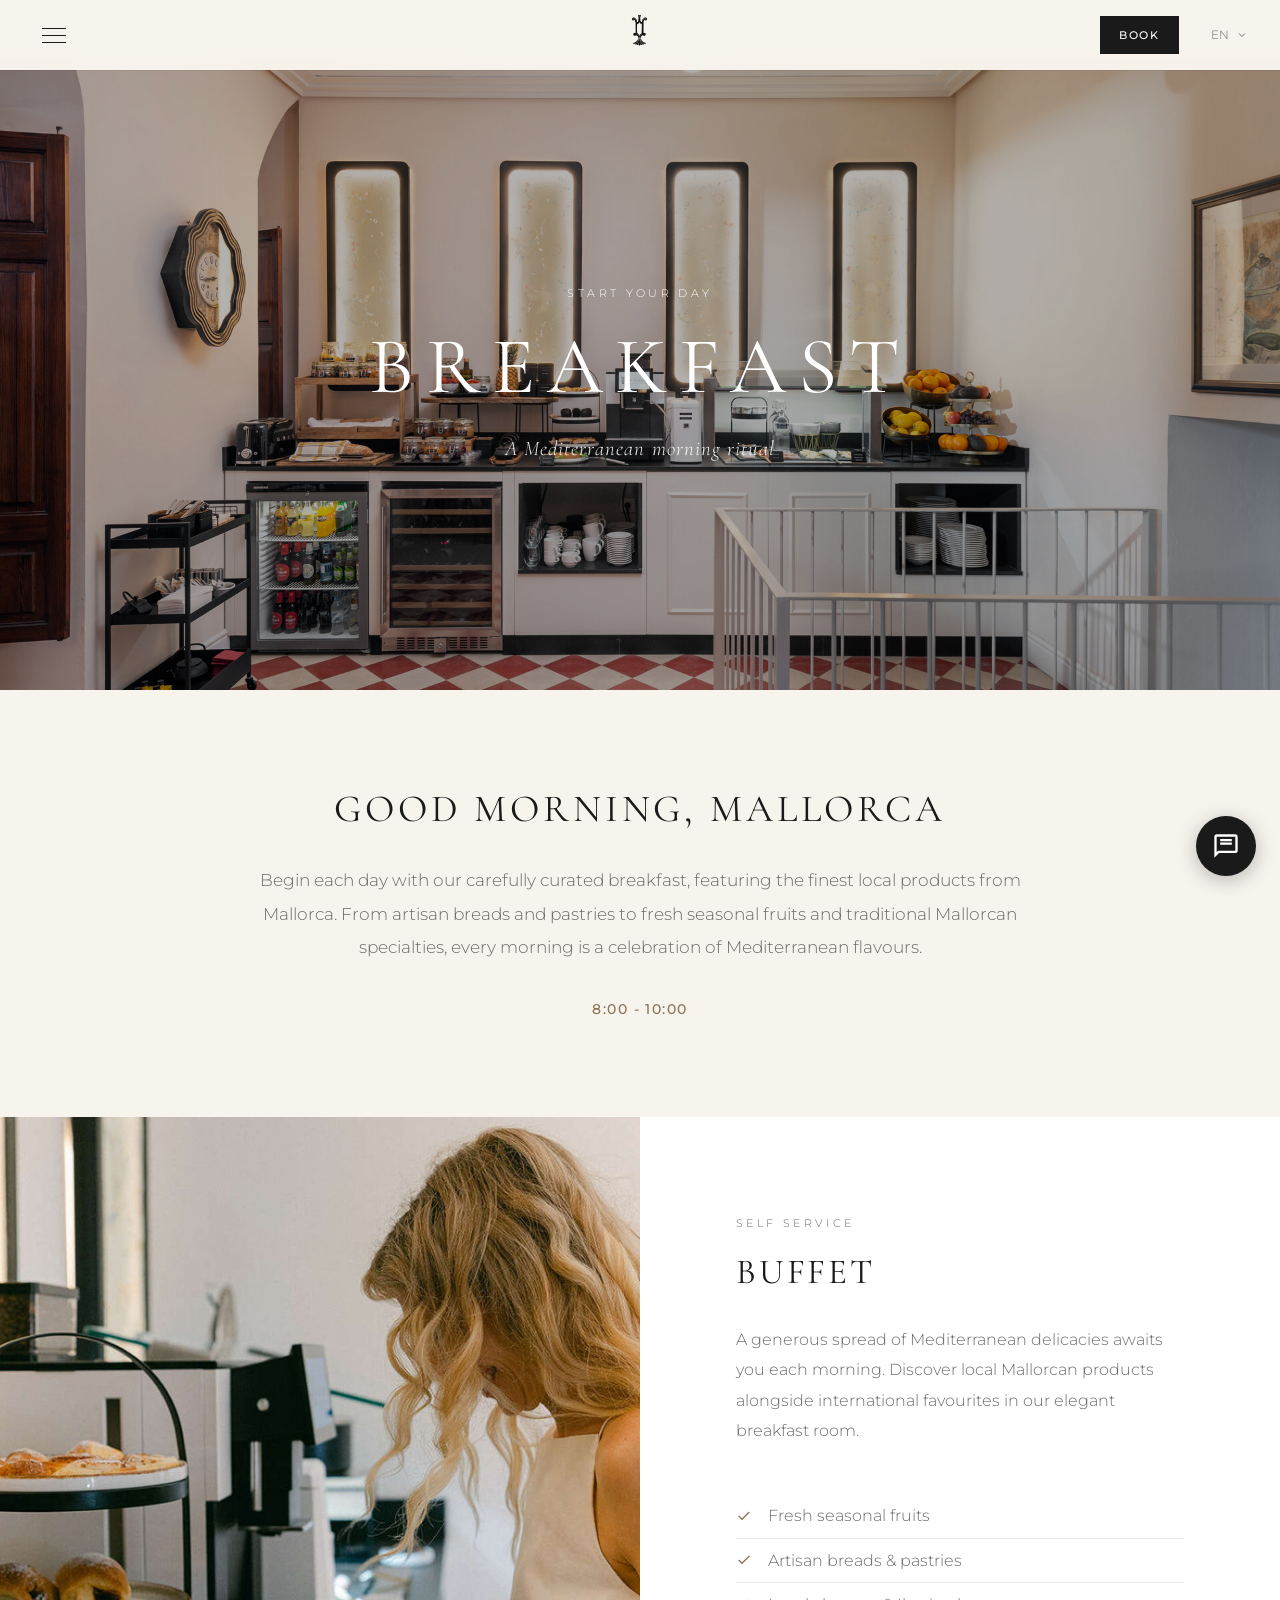
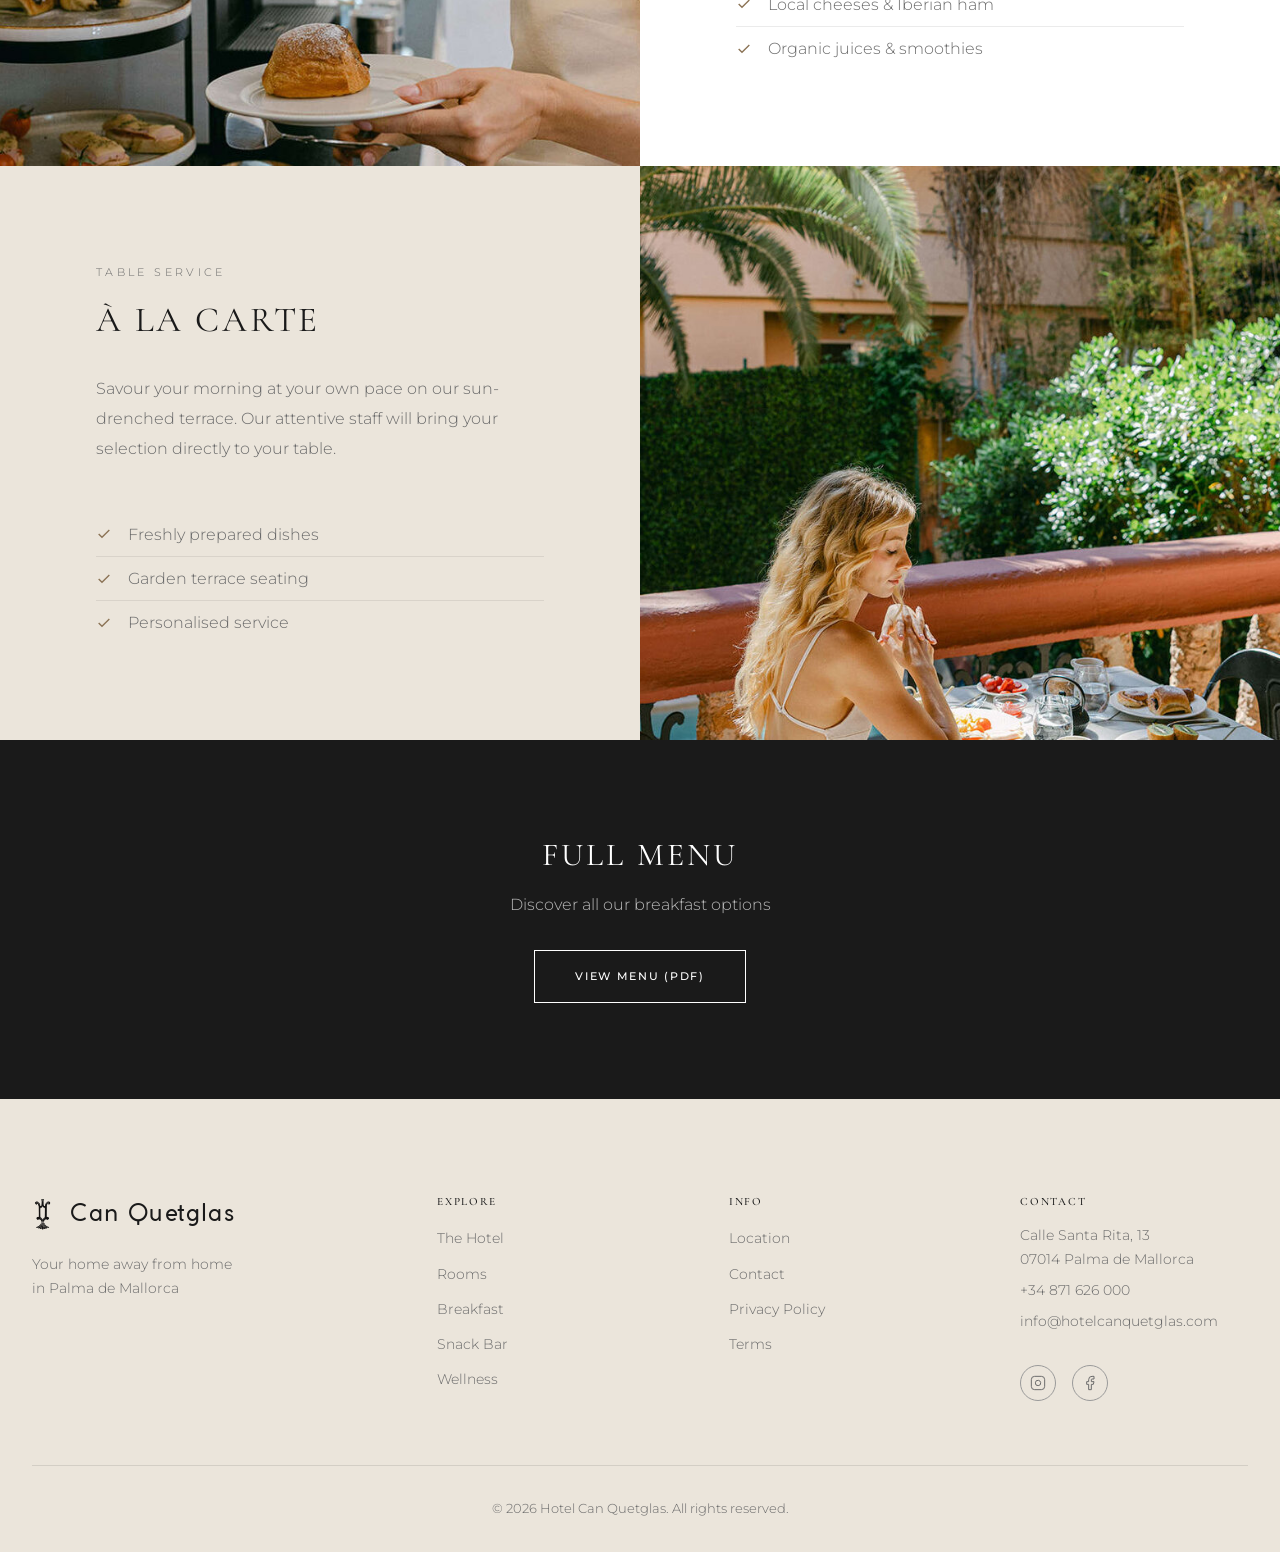
==== preview/breakfast.html @ caf7154d "feat: Add breakfast, snackbar, cookie pages + booking popup + AI chatbot improvements - Add breakfas" ====
<!DOCTYPE html>
<html lang="en">
<head>
    <meta charset="UTF-8">
    <meta name="viewport" content="width=device-width, initial-scale=1.0">
    <title>Breakfast - Hotel Can Quetglas</title>
    <meta name="description" content="Start your day with our Mediterranean breakfast buffet featuring local Mallorcan products and fresh à la carte options at Hotel Can Quetglas.">

    <link rel="icon" type="image/png" sizes="32x32" href="images/favicon-32.png">
    <link rel="icon" type="image/png" sizes="16x16" href="images/favicon-16.png">
    <link rel="apple-touch-icon" sizes="180x180" href="images/apple-touch-icon.png">

    <link rel="preconnect" href="https://fonts.googleapis.com">
    <link rel="preconnect" href="https://fonts.gstatic.com" crossorigin>
    <link href="https://fonts.googleapis.com/css2?family=Cormorant+Garamond:ital,wght@0,300;0,400;0,500;0,600;1,400;1,500&family=Montserrat:wght@300;400;500;600&display=swap" rel="stylesheet">

    <style>
        @font-face { font-family: 'CocoGothic'; src: url('fonts/CocoGothic.ttf') format('truetype'); font-weight: normal; font-style: normal; font-display: swap; }
        :root { --color-cream: #f7f3ed; --color-cream-dark: #ebe5db; --color-white: #ffffff; --color-black: #1a1a1a; --color-dark: #2d2d2d; --color-gray: #6b6b6b; --color-gray-light: #9a9a9a; --color-accent: #8b7355; --font-heading: 'Cormorant Garamond', Georgia, serif; --font-body: 'Montserrat', -apple-system, sans-serif; --spacing-xs: 0.5rem; --spacing-sm: 1rem; --spacing-md: 2rem; --spacing-lg: 4rem; --spacing-xl: 6rem; --transition-normal: 0.3s ease; }
        *, *::before, *::after { box-sizing: border-box; margin: 0; padding: 0; }
        html { font-size: 16px; scroll-behavior: smooth; }
        body { font-family: var(--font-body); font-size: 1rem; font-weight: 300; line-height: 1.7; color: var(--color-black); background-color: var(--color-cream); -webkit-font-smoothing: antialiased; }
        h1, h2, h3, h4 { font-family: var(--font-heading); font-weight: 400; line-height: 1.2; letter-spacing: 0.05em; }
        a { color: var(--color-black); text-decoration: none; transition: color var(--transition-normal); }
        a:hover { color: var(--color-accent); }
        .container { max-width: 1400px; margin: 0 auto; padding: 0 var(--spacing-md); }

        /* Header */
        .site-header { position: fixed; top: 0; left: 0; right: 0; z-index: 1000; padding: var(--spacing-sm) 0; background-color: rgba(247, 243, 237, 0.98); backdrop-filter: blur(10px); box-shadow: 0 1px 0 rgba(0,0,0,0.05); }
        .header-inner { display: flex; align-items: center; justify-content: space-between; }
        .site-logo { position: absolute; left: 50%; transform: translateX(-50%); }
        .site-logo-img { height: 40px; width: auto; }
        .menu-toggle { display: flex; flex-direction: column; gap: 6px; background: none; border: none; cursor: pointer; padding: 10px; z-index: 10; }
        .menu-toggle span { display: block; width: 24px; height: 1px; background-color: var(--color-black); transition: all 0.3s; }
        .header-cta .btn { padding: 0.6rem 1.2rem; background: var(--color-black); color: var(--color-white); }
        .header-cta .btn:hover { background: var(--color-dark); }
        .btn { display: inline-block; padding: 1rem 2.5rem; font-family: var(--font-body); font-size: 0.7rem; font-weight: 500; text-transform: uppercase; letter-spacing: 0.15em; border: none; cursor: pointer; transition: all var(--transition-normal); }
        .btn-primary { background-color: var(--color-black); color: var(--color-white); }
        .btn-primary:hover { background-color: var(--color-dark); color: var(--color-white); }
        .btn-outline { background: transparent; color: var(--color-black); border: 1px solid var(--color-black); }
        .btn-outline:hover { background: var(--color-black); color: var(--color-white); }

        /* Language Dropdown */
        .header-lang-dropdown { position: relative; }
        .header-lang-current { display: flex; align-items: center; gap: 6px; font-size: 0.75rem; color: var(--color-gray); cursor: pointer; padding: 8px 0; letter-spacing: 0.05em; }
        .header-lang-current:hover { color: var(--color-black); }
        .header-lang-current svg { width: 12px; height: 12px; transition: transform 0.3s ease; }
        .header-lang-dropdown:hover .header-lang-current svg { transform: rotate(180deg); }
        .header-lang-menu { position: absolute; top: 100%; right: 0; background: var(--color-white); box-shadow: 0 4px 20px rgba(0,0,0,0.1); min-width: 60px; opacity: 0; visibility: hidden; transform: translateY(-10px); transition: all 0.3s ease; z-index: 100; }
        .header-lang-dropdown:hover .header-lang-menu { opacity: 1; visibility: visible; transform: translateY(0); }
        .header-lang-menu a { display: block; padding: 10px 16px; font-size: 0.75rem; color: var(--color-gray); letter-spacing: 0.05em; border-bottom: 1px solid rgba(0,0,0,0.05); }
        .header-lang-menu a:last-child { border-bottom: none; }
        .header-lang-menu a:hover { background: var(--color-cream); color: var(--color-black); }
        .header-lang-menu a.lang-active { color: var(--color-black); font-weight: 600; }

        /* Hero */
        .hero { position: relative; height: 70vh; min-height: 500px; margin-top: 60px; overflow: hidden; display: flex; align-items: center; justify-content: center; }
        .hero img { position: absolute; top: 0; left: 0; width: 100%; height: 100%; object-fit: cover; }
        .hero-overlay { position: absolute; top: 0; left: 0; width: 100%; height: 100%; background: rgba(0,0,0,0.3); }
        .hero-content { position: relative; z-index: 2; text-align: center; color: var(--color-white); }
        .hero-subtitle { font-size: 0.7rem; text-transform: uppercase; letter-spacing: 0.3em; margin-bottom: var(--spacing-sm); }
        .hero-title { font-family: var(--font-heading); font-size: clamp(2.5rem, 7vw, 5rem); text-transform: uppercase; letter-spacing: 0.15em; margin-bottom: var(--spacing-sm); }
        .hero-tagline { font-family: var(--font-heading); font-size: clamp(1rem, 2vw, 1.3rem); font-style: italic; letter-spacing: 0.05em; opacity: 0.9; }

        /* Intro Section */
        .intro-section { padding: var(--spacing-xl) 0; text-align: center; }
        .intro-section h2 { font-family: var(--font-heading); font-size: clamp(1.8rem, 3vw, 2.5rem); text-transform: uppercase; letter-spacing: 0.1em; margin-bottom: var(--spacing-md); }
        .intro-text { color: var(--color-gray); max-width: 800px; margin: 0 auto; line-height: 2; font-size: 1.05rem; }
        .intro-hours { margin-top: var(--spacing-md); font-size: 0.9rem; color: var(--color-accent); font-weight: 500; letter-spacing: 0.1em; }

        /* Feature Grid */
        .feature-section { padding: 0; }
        .feature-grid { display: grid; grid-template-columns: 1fr 1fr; gap: 0; }
        .feature-grid.reverse { direction: rtl; }
        .feature-grid.reverse > * { direction: ltr; }
        .feature-image { position: relative; min-height: 450px; }
        .feature-image img { width: 100%; height: 100%; object-fit: cover; position: absolute; top: 0; left: 0; }
        .feature-content { background: var(--color-white); padding: var(--spacing-xl); display: flex; flex-direction: column; justify-content: center; }
        .feature-content.alt { background: var(--color-cream-dark); }
        .feature-subtitle { font-size: 0.7rem; text-transform: uppercase; letter-spacing: 0.3em; color: var(--color-gray); margin-bottom: var(--spacing-sm); }
        .feature-content h2 { font-family: var(--font-heading); font-size: clamp(1.5rem, 3vw, 2.2rem); text-transform: uppercase; letter-spacing: 0.08em; margin-bottom: var(--spacing-md); }
        .feature-content p { color: var(--color-gray); margin-bottom: var(--spacing-sm); line-height: 1.9; }
        .feature-list { list-style: none; margin-top: var(--spacing-md); }
        .feature-list li { color: var(--color-gray); padding: var(--spacing-xs) 0; border-bottom: 1px solid rgba(0,0,0,0.08); display: flex; align-items: center; gap: var(--spacing-sm); }
        .feature-list li:last-child { border-bottom: none; }
        .feature-list svg { width: 16px; height: 16px; color: var(--color-accent); flex-shrink: 0; }

        @media (max-width: 900px) {
            .feature-grid, .feature-grid.reverse { grid-template-columns: 1fr; direction: ltr; }
            .feature-image { min-height: 350px; }
        }

        /* Menu CTA */
        .menu-cta { padding: var(--spacing-xl) 0; background: var(--color-black); text-align: center; }
        .menu-cta h2 { font-family: var(--font-heading); font-size: clamp(1.5rem, 3vw, 2rem); color: var(--color-white); text-transform: uppercase; letter-spacing: 0.1em; margin-bottom: var(--spacing-sm); }
        .menu-cta p { color: rgba(255,255,255,0.7); margin-bottom: var(--spacing-md); }
        .menu-cta .btn { background: transparent; color: var(--color-white); border: 1px solid var(--color-white); }
        .menu-cta .btn:hover { background: var(--color-white); color: var(--color-black); }

        /* Side Menu */
        .menu-overlay { position: fixed; top: 0; left: 0; right: 0; bottom: 0; background: rgba(0, 0, 0, 0.5); z-index: 1998; opacity: 0; visibility: hidden; transition: all 0.4s ease; }
        .menu-overlay.active { opacity: 1; visibility: visible; }
        .side-menu { position: fixed; top: 0; left: 0; width: 100%; max-width: 500px; height: 100vh; background-color: var(--color-cream); z-index: 1999; transform: translateX(-100%); transition: transform 0.4s cubic-bezier(0.4, 0, 0.2, 1); display: flex; flex-direction: column; padding: var(--spacing-lg) var(--spacing-lg) var(--spacing-xl); overflow-y: auto; -webkit-overflow-scrolling: touch; }
        .side-menu.active { transform: translateX(0); }
        .side-menu-close { position: relative; background: none; border: none; cursor: pointer; color: var(--color-black); padding: 10px; margin-left: -10px; align-self: flex-start; }
        .side-menu-close:hover { color: var(--color-accent); }
        .side-menu-nav { list-style: none; margin-top: var(--spacing-sm); }
        .side-menu-nav > li { margin-bottom: var(--spacing-sm); }
        .side-menu-nav > li > a { font-family: var(--font-heading); font-size: 1.6rem; color: var(--color-black); text-transform: uppercase; letter-spacing: 0.08em; display: flex; align-items: center; gap: 0.5rem; padding: 0.5rem 0; }
        .side-menu-nav > li > a:hover { color: var(--color-accent); }
        .side-menu-nav > li > a svg { transition: transform 0.3s ease; }
        .side-menu-nav > li.submenu-open > a svg { transform: rotate(180deg); }
        .submenu { list-style: none; max-height: 0; overflow: hidden; transition: max-height 0.3s ease; padding-left: var(--spacing-md); }
        .submenu-open .submenu { max-height: 300px; }
        .submenu li { margin: var(--spacing-xs) 0; }
        .submenu a { font-family: var(--font-body); font-size: 0.9rem; color: var(--color-gray); text-transform: uppercase; letter-spacing: 0.1em; }
        .submenu a:hover { color: var(--color-black); }
        .side-menu-lang { display: flex; gap: var(--spacing-lg); padding-top: var(--spacing-sm); border-top: 1px solid rgba(0,0,0,0.1); margin-top: var(--spacing-sm); }
        .side-menu-lang a { font-size: 0.9rem; color: var(--color-gray); text-decoration: none; letter-spacing: 0.05em; font-weight: 400; }
        .side-menu-lang a.lang-active { color: var(--color-black); font-weight: 600; }
        .side-menu-lang a:hover { color: var(--color-black); }

        /* Footer */
        .site-footer { background-color: var(--color-cream-dark); padding: var(--spacing-xl) 0 var(--spacing-md); }
        .footer-content { display: grid; grid-template-columns: 1.5fr 1fr 1fr 1fr; gap: var(--spacing-lg); margin-bottom: var(--spacing-lg); }
        .footer-logo { display: flex; align-items: center; gap: var(--spacing-sm); font-family: 'CocoGothic', var(--font-heading); font-size: 1.5rem; color: var(--color-black); letter-spacing: 0.05em; margin-bottom: var(--spacing-sm); }
        .footer-logo-img { height: 40px; width: auto; }
        .footer-tagline { color: var(--color-gray); font-size: 0.9rem; }
        .footer-nav-title { font-size: 0.7rem; text-transform: uppercase; letter-spacing: 0.15em; color: var(--color-black); margin-bottom: var(--spacing-sm); font-weight: 500; }
        .footer-nav ul { list-style: none; }
        .footer-nav li { margin-bottom: 0.5rem; }
        .footer-nav a { color: var(--color-gray); font-size: 0.9rem; }
        .footer-nav a:hover { color: var(--color-black); }
        .footer-contact p { color: var(--color-gray); font-size: 0.85rem; margin-bottom: var(--spacing-xs); }
        .footer-social { display: flex; gap: var(--spacing-sm); margin-top: var(--spacing-md); }
        .footer-social a { display: flex; align-items: center; justify-content: center; width: 36px; height: 36px; border: 1px solid var(--color-gray-light); border-radius: 50%; color: var(--color-gray); transition: all 0.3s; }
        .footer-social a:hover { border-color: var(--color-black); color: var(--color-black); }
        .footer-bottom { text-align: center; padding-top: var(--spacing-md); border-top: 1px solid rgba(0,0,0,0.1); }
        .footer-bottom p { font-size: 0.8rem; color: var(--color-gray); }

        @media (max-width: 900px) { .footer-content { grid-template-columns: 1fr 1fr; } }
        @media (max-width: 600px) { .footer-content { grid-template-columns: 1fr; text-align: center; } .footer-logo { justify-content: center; } }

        /* ============================================
           BOOKING POPUP
           ============================================ */
        .booking-popup-overlay { position: fixed; top: 0; left: 0; right: 0; bottom: 0; background: rgba(0, 0, 0, 0.6); z-index: 2000; opacity: 0; visibility: hidden; transition: all 0.3s ease; display: flex; align-items: center; justify-content: center; padding: var(--spacing-md); }
        .booking-popup-overlay.active { opacity: 1; visibility: visible; }
        .booking-popup { background: var(--color-white); max-width: 900px; width: 100%; max-height: 90vh; overflow-y: auto; position: relative; transform: translateY(20px); transition: transform 0.3s ease; }
        .booking-popup-overlay.active .booking-popup { transform: translateY(0); }
        .booking-popup-close { position: absolute; top: 20px; right: 20px; background: none; border: none; cursor: pointer; color: var(--color-black); padding: 8px; z-index: 10; transition: color 0.3s; }
        .booking-popup-close:hover { color: var(--color-accent); }
        .booking-popup-content { display: grid; grid-template-columns: 1fr 1fr; }
        .booking-popup-left { padding: var(--spacing-lg); display: flex; flex-direction: column; align-items: center; justify-content: center; border-right: 1px solid var(--color-cream-dark); }
        .booking-popup-logo { max-width: 240px; width: 100%; margin-bottom: var(--spacing-xs); }
        .booking-popup-tagline { font-size: 0.85rem; color: var(--color-gray); text-align: center; margin-bottom: var(--spacing-md); font-style: italic; max-width: 240px; }
        .booking-popup-form { width: 100%; max-width: 320px; }
        .booking-popup-row { display: flex; align-items: flex-start; gap: var(--spacing-sm); padding: var(--spacing-sm) 0; border-bottom: 1px solid var(--color-cream-dark); cursor: pointer; }
        .booking-popup-row svg { width: 20px; height: 20px; color: var(--color-gray); flex-shrink: 0; margin-top: 2px; }
        .booking-popup-row-content { flex: 1; }
        .booking-popup-label { font-size: 0.7rem; color: var(--color-gray); text-transform: uppercase; letter-spacing: 0.1em; margin-bottom: 2px; }
        .booking-popup-value { font-size: 0.95rem; color: var(--color-black); font-weight: 400; }
        .booking-calendar { display: none; position: absolute; background: var(--color-white); box-shadow: 0 4px 20px rgba(0,0,0,0.15); z-index: 100; padding: var(--spacing-sm); min-width: 280px; }
        .booking-calendar.active { display: block; }
        .booking-calendar-header { display: flex; justify-content: space-between; align-items: center; margin-bottom: var(--spacing-sm); }
        .booking-calendar-title { font-size: 0.9rem; font-weight: 500; }
        .booking-calendar-nav { background: none; border: none; cursor: pointer; padding: 4px 8px; color: var(--color-black); }
        .booking-calendar-nav:hover { color: var(--color-accent); }
        .booking-calendar-grid { display: grid; grid-template-columns: repeat(7, 1fr); gap: 2px; text-align: center; }
        .booking-calendar-day-name { font-size: 0.7rem; color: var(--color-gray); padding: 8px 0; text-transform: uppercase; }
        .booking-calendar-day { padding: 8px; font-size: 0.85rem; cursor: pointer; border: none; background: none; transition: all 0.2s; }
        .booking-calendar-day:hover:not(.disabled):not(.selected) { background: var(--color-cream); }
        .booking-calendar-day.disabled { color: var(--color-gray-light); cursor: default; }
        .booking-calendar-day.selected { background: var(--color-black); color: var(--color-white); }
        .booking-calendar-day.in-range { background: var(--color-cream-dark); }
        .booking-calendar-day.today { font-weight: 600; }
        .booking-rooms-container { width: 100%; }
        .booking-room-section { border: 1px solid var(--color-cream-dark); padding: var(--spacing-sm); margin-bottom: var(--spacing-sm); position: relative; }
        .booking-room-header { display: flex; justify-content: space-between; align-items: center; margin-bottom: var(--spacing-xs); }
        .booking-room-title { font-size: 0.8rem; font-weight: 600; text-transform: uppercase; letter-spacing: 0.1em; color: var(--color-black); }
        .booking-room-remove { background: none; border: none; cursor: pointer; color: var(--color-gray); font-size: 0.75rem; padding: 4px 8px; transition: color 0.2s; }
        .booking-room-remove:hover { color: var(--color-black); }
        .booking-guest-row { display: flex; justify-content: space-between; align-items: center; padding: 8px 0; }
        .booking-guest-row:not(:last-child) { border-bottom: 1px solid var(--color-cream); }
        .booking-guest-label { font-size: 0.85rem; color: var(--color-black); }
        .booking-guest-note { font-size: 0.7rem; color: var(--color-gray); }
        .booking-rooms-dropdown { display: none; position: absolute; top: 100%; left: 0; right: 0; background: var(--color-white); box-shadow: 0 4px 20px rgba(0,0,0,0.15); z-index: 100; padding: var(--spacing-sm); }
        .booking-rooms-dropdown.active { display: block; }
        .booking-adults-selector { display: flex; align-items: center; gap: var(--spacing-xs); }
        .booking-adults-btn { width: 28px; height: 28px; border: 1px solid var(--color-gray-light); background: none; cursor: pointer; font-size: 1rem; display: flex; align-items: center; justify-content: center; transition: all 0.2s; }
        .booking-adults-btn:hover { border-color: var(--color-black); }
        .booking-adults-btn:disabled { opacity: 0.3; cursor: default; }
        .booking-adults-count { font-size: 0.9rem; min-width: 24px; text-align: center; }
        .booking-adults-note { font-size: 0.7rem; color: var(--color-gray); margin-top: 4px; }
        .booking-add-room { width: 100%; padding: 10px; background: none; border: 1px dashed var(--color-gray-light); cursor: pointer; font-family: var(--font-body); font-size: 0.8rem; color: var(--color-gray); text-transform: uppercase; letter-spacing: 0.1em; transition: all 0.2s; margin-bottom: var(--spacing-sm); }
        .booking-add-room:hover { border-color: var(--color-black); color: var(--color-black); }
        .booking-add-room:disabled { opacity: 0.3; cursor: default; }
        .booking-promo-input { width: 100%; border: none; border-bottom: 1px solid var(--color-cream-dark); padding: 8px 0; font-family: var(--font-body); font-size: 0.9rem; background: transparent; outline: none; }
        .booking-promo-input:focus { border-bottom-color: var(--color-black); }
        .booking-promo-input::placeholder { color: var(--color-gray-light); }
        .booking-popup-search { width: 100%; max-width: 300px; margin-top: var(--spacing-md); padding: 1rem; background: var(--color-black); color: var(--color-white); border: none; font-family: var(--font-body); font-size: 0.8rem; font-weight: 500; text-transform: uppercase; letter-spacing: 0.15em; cursor: pointer; transition: background 0.3s; }
        .booking-popup-search:hover { background: var(--color-dark); }
        .booking-popup-right { padding: var(--spacing-lg); background: var(--color-cream); }
        .booking-popup-title { font-family: var(--font-heading); font-size: 1.6rem; text-transform: uppercase; letter-spacing: 0.1em; color: var(--color-black); margin-bottom: var(--spacing-lg); line-height: 1.3; }
        .booking-benefit { display: flex; gap: var(--spacing-sm); margin-bottom: var(--spacing-md); }
        .booking-benefit-icon { width: 40px; height: 40px; flex-shrink: 0; display: flex; align-items: center; justify-content: center; }
        .booking-benefit-icon svg { width: 28px; height: 28px; stroke: var(--color-black); }
        .booking-benefit-content h4 { font-family: var(--font-body); font-size: 0.8rem; font-weight: 600; text-transform: uppercase; letter-spacing: 0.1em; color: var(--color-black); margin-bottom: 4px; }
        .booking-benefit-content p { font-size: 0.85rem; color: var(--color-gray); line-height: 1.5; }
        @media (max-width: 768px) {
            .booking-popup-content { grid-template-columns: 1fr; }
            .booking-popup-left { border-right: none; border-bottom: 1px solid var(--color-cream-dark); padding: var(--spacing-md); }
            .booking-popup-right { padding: var(--spacing-md); }
            .booking-popup-logo { max-width: 200px; }
            .booking-popup-title { font-size: 1.3rem; }
        }
    </style>
</head>
<body>

<!-- Booking Popup -->
<div class="booking-popup-overlay" id="booking-popup-overlay">
    <div class="booking-popup">
        <button class="booking-popup-close" id="booking-popup-close">
            <svg xmlns="http://www.w3.org/2000/svg" width="24" height="24" viewBox="0 0 24 24" fill="none" stroke="currentColor" stroke-width="1.5"><line x1="18" y1="6" x2="6" y2="18"/><line x1="6" y1="6" x2="18" y2="18"/></svg>
        </button>
        <div class="booking-popup-content">
            <div class="booking-popup-left">
                <img src="images/logo.png" alt="Can Quetglas" class="booking-popup-logo">
                <p class="booking-popup-tagline" data-i18n="popup.tagline">Your home away from home in Palma de Mallorca</p>
                <div class="booking-popup-form">
                    <div class="booking-popup-row" id="booking-date-row" style="position: relative;">
                        <svg xmlns="http://www.w3.org/2000/svg" viewBox="0 0 24 24" fill="none" stroke="currentColor" stroke-width="1.5"><rect x="3" y="4" width="18" height="18" rx="2" ry="2"/><line x1="16" y1="2" x2="16" y2="6"/><line x1="8" y1="2" x2="8" y2="6"/><line x1="3" y1="10" x2="21" y2="10"/></svg>
                        <div class="booking-popup-row-content">
                            <div class="booking-popup-label" data-i18n="popup.when">When</div>
                            <div class="booking-popup-value" id="popup-dates">Select dates</div>
                        </div>
                        <div class="booking-calendar" id="booking-calendar"></div>
                    </div>
                    <div class="booking-popup-row" id="booking-who-row" style="position: relative;">
                        <svg xmlns="http://www.w3.org/2000/svg" viewBox="0 0 24 24" fill="none" stroke="currentColor" stroke-width="1.5"><path d="M17 21v-2a4 4 0 0 0-4-4H5a4 4 0 0 0-4 4v2"/><circle cx="9" cy="7" r="4"/><path d="M23 21v-2a4 4 0 0 0-3-3.87"/><path d="M16 3.13a4 4 0 0 1 0 7.75"/></svg>
                        <div class="booking-popup-row-content">
                            <div class="booking-popup-label" data-i18n="popup.who">Who</div>
                            <div class="booking-popup-value" id="popup-who-summary">2 adults, 1 room</div>
                        </div>
                        <div class="booking-rooms-dropdown" id="booking-rooms-dropdown">
                            <div class="booking-rooms-container" id="booking-rooms-container"></div>
                            <button class="booking-add-room" id="booking-add-room" data-i18n="popup.addroom">+ Add Room</button>
                        </div>
                    </div>
                    <div class="booking-popup-row" style="cursor: default;">
                        <svg xmlns="http://www.w3.org/2000/svg" viewBox="0 0 24 24" fill="none" stroke="currentColor" stroke-width="1.5"><circle cx="9" cy="9" r="2"/><circle cx="15" cy="15" r="2"/><line x1="7" y1="17" x2="17" y2="7"/><path d="M20.59 13.41l-7.17 7.17a2 2 0 0 1-2.83 0L2 12V2h10l8.59 8.59a2 2 0 0 1 0 2.82z"/></svg>
                        <div class="booking-popup-row-content">
                            <div class="booking-popup-label" data-i18n="popup.promotion">Promotion</div>
                            <input type="text" class="booking-promo-input" id="promo-code" data-i18n-placeholder="popup.code" placeholder="Code">
                        </div>
                    </div>
                </div>
                <button class="booking-popup-search" id="booking-popup-search" data-i18n="popup.search">Search</button>
            </div>
            <div class="booking-popup-right">
                <h3 class="booking-popup-title" data-i18n="popup.title">Benefits of Booking on Our Website</h3>
                <div class="booking-benefit">
                    <div class="booking-benefit-icon">
                        <svg xmlns="http://www.w3.org/2000/svg" viewBox="0 0 24 24" fill="none" stroke="currentColor" stroke-width="1.5"><path d="M18 8h1a4 4 0 0 1 0 8h-1"/><path d="M2 8h16v9a4 4 0 0 1-4 4H6a4 4 0 0 1-4-4V8z"/><line x1="6" y1="1" x2="6" y2="4"/><line x1="10" y1="1" x2="10" y2="4"/><line x1="14" y1="1" x2="14" y2="4"/></svg>
                    </div>
                    <div class="booking-benefit-content">
                        <h4 data-i18n="popup.breakfast">Breakfast Included</h4>
                        <p data-i18n="popup.breakfast.desc">Enjoy an exquisite experience with local products</p>
                    </div>
                </div>
                <div class="booking-benefit">
                    <div class="booking-benefit-icon">
                        <svg xmlns="http://www.w3.org/2000/svg" viewBox="0 0 24 24" fill="none" stroke="currentColor" stroke-width="1.5"><path d="M12 22s8-4 8-10V5l-8-3-8 3v7c0 6 8 10 8 10z"/><polyline points="9 12 11 14 15 10"/></svg>
                    </div>
                    <div class="booking-benefit-content">
                        <h4 data-i18n="popup.bestrate">Best Rate Guaranteed</h4>
                        <p data-i18n="popup.bestrate.desc">We offer you the lowest price available for your stay, we guarantee it</p>
                    </div>
                </div>
                <div class="booking-benefit">
                    <div class="booking-benefit-icon">
                        <svg xmlns="http://www.w3.org/2000/svg" viewBox="0 0 24 24" fill="none" stroke="currentColor" stroke-width="1.5"><path d="M20.84 4.61a5.5 5.5 0 0 0-7.78 0L12 5.67l-1.06-1.06a5.5 5.5 0 0 0-7.78 7.78l1.06 1.06L12 21.23l7.78-7.78 1.06-1.06a5.5 5.5 0 0 0 0-7.78z"/></svg>
                    </div>
                    <div class="booking-benefit-content">
                        <h4 data-i18n="popup.welcome">Welcome Drink</h4>
                        <p data-i18n="popup.welcome.desc">Complimentary welcome drink upon arrival</p>
                    </div>
                </div>
                <div class="booking-benefit">
                    <div class="booking-benefit-icon">
                        <svg xmlns="http://www.w3.org/2000/svg" viewBox="0 0 24 24" fill="none" stroke="currentColor" stroke-width="1.5"><polygon points="12 2 15.09 8.26 22 9.27 17 14.14 18.18 21.02 12 17.77 5.82 21.02 7 14.14 2 9.27 8.91 8.26 12 2"/></svg>
                    </div>
                    <div class="booking-benefit-content">
                        <h4 data-i18n="popup.preferred">Be a Preferred Guest</h4>
                        <p data-i18n="popup.preferred.desc">Early check-in (subject to availability). Room assignment preference</p>
                    </div>
                </div>
            </div>
        </div>
    </div>
</div>

<!-- Side Menu -->
<div class="menu-overlay" id="menu-overlay"></div>
<nav class="side-menu" id="side-menu">
    <button class="side-menu-close" id="side-menu-close">
        <svg xmlns="http://www.w3.org/2000/svg" width="24" height="24" viewBox="0 0 24 24" fill="none" stroke="currentColor" stroke-width="1.5"><line x1="18" y1="6" x2="6" y2="18"/><line x1="6" y1="6" x2="18" y2="18"/></svg>
    </button>
    <ul class="side-menu-nav">
        <li><a href="hotel.html" data-i18n="nav.hotel">The Hotel</a></li>
        <li class="has-submenu">
            <a href="#" class="submenu-toggle"><span data-i18n="nav.rooms">Rooms</span> <svg xmlns="http://www.w3.org/2000/svg" width="16" height="16" viewBox="0 0 24 24" fill="none" stroke="currentColor" stroke-width="2"><polyline points="6 9 12 15 18 9"/></svg></a>
            <ul class="submenu">
                <li><a href="rooms/standard-terrace.html" data-i18n="rooms.standard">Standard with Terrace</a></li>
                <li><a href="rooms/deluxe.html" data-i18n="rooms.deluxe">Deluxe</a></li>
                <li><a href="rooms/deluxe-premium.html" data-i18n="rooms.deluxepremium">Deluxe Premium</a></li>
                <li><a href="rooms/deluxe-terrace.html" data-i18n="rooms.deluxeterrace">Deluxe with Terrace</a></li>
                <li><a href="rooms/suite.html" data-i18n="rooms.suite">Can Quetglas Suite</a></li>
            </ul>
        </li>
        <li class="has-submenu">
            <a href="#" class="submenu-toggle"><span data-i18n="nav.food">Food & Beverages</span> <svg xmlns="http://www.w3.org/2000/svg" width="16" height="16" viewBox="0 0 24 24" fill="none" stroke="currentColor" stroke-width="2"><polyline points="6 9 12 15 18 9"/></svg></a>
            <ul class="submenu">
                <li><a href="breakfast.html" data-i18n="nav.breakfast">Breakfast</a></li>
                <li><a href="snackbar.html" data-i18n="nav.snackbar">Snack Bar</a></li>
            </ul>
        </li>
        <li><a href="wellness.html" data-i18n="nav.wellness">Wellness</a></li>
        <li><a href="location.html" data-i18n="nav.location">Location</a></li>
        <li><a href="contact.html" data-i18n="nav.contact">Contact</a></li>
    </ul>
    <div class="side-menu-lang">
        <a href="#" class="lang-active">EN</a>
        <a href="#">ES</a>
        <a href="#">DE</a>
        <a href="#">SV</a>
    </div>
</nav>

<!-- Header -->
<header class="site-header">
    <div class="container">
        <div class="header-inner">
            <button class="menu-toggle" id="menu-toggle" aria-label="Open menu">
                <span></span><span></span><span></span>
            </button>
            <a href="index.html" class="site-logo">
                <img src="images/logo_emblem.png" alt="Hotel Can Quetglas" class="site-logo-img">
            </a>
            <div class="header-actions" style="display: flex; align-items: center; gap: var(--spacing-md);">
                <div class="header-cta">
                    <a href="#" class="btn" data-booking-link data-i18n="btn.book">Book</a>
                </div>
                <div class="header-lang-dropdown">
                    <div class="header-lang-current">
                        <span id="current-lang-text">EN</span>
                        <svg xmlns="http://www.w3.org/2000/svg" viewBox="0 0 24 24" fill="none" stroke="currentColor" stroke-width="2"><polyline points="6 9 12 15 18 9"/></svg>
                    </div>
                    <div class="header-lang-menu">
                        <a href="#" class="header-lang lang-active" data-lang="en">EN</a>
                        <a href="#" class="header-lang" data-lang="es">ES</a>
                        <a href="#" class="header-lang" data-lang="de">DE</a>
                        <a href="#" class="header-lang" data-lang="sv">SV</a>
                    </div>
                </div>
            </div>
        </div>
    </div>
</header>

<!-- Hero -->
<section class="hero">
    <img src="images/breakfast/breakfast-hero.jpg" alt="Breakfast buffet at Can Quetglas">
    <div class="hero-overlay"></div>
    <div class="hero-content">
        <p class="hero-subtitle" data-i18n="breakfast.hero.subtitle">Start Your Day</p>
        <h1 class="hero-title" data-i18n="breakfast.hero.title">Breakfast</h1>
        <p class="hero-tagline" data-i18n="breakfast.hero.tagline">A Mediterranean morning ritual</p>
    </div>
</section>

<!-- Intro -->
<section class="intro-section">
    <div class="container">
        <h2 data-i18n="breakfast.intro.title">Good Morning, Mallorca</h2>
        <p class="intro-text" data-i18n="breakfast.intro.text">Begin each day with our carefully curated breakfast, featuring the finest local products from Mallorca. From artisan breads and pastries to fresh seasonal fruits and traditional Mallorcan specialties, every morning is a celebration of Mediterranean flavours.</p>
        <p class="intro-hours" data-i18n="breakfast.hours">8:00 - 10:00</p>
    </div>
</section>

<!-- Buffet Section -->
<section class="feature-section">
    <div class="feature-grid">
        <div class="feature-image">
            <img src="images/breakfast/breakfast-buffet-new.jpg" alt="Guest selecting artisan pastries from the breakfast buffet">
        </div>
        <div class="feature-content">
            <p class="feature-subtitle" data-i18n="breakfast.buffet.subtitle">Self Service</p>
            <h2 data-i18n="breakfast.buffet.title">Buffet</h2>
            <p data-i18n="breakfast.buffet.text">A generous spread of Mediterranean delicacies awaits you each morning. Discover local Mallorcan products alongside international favourites in our elegant breakfast room.</p>
            <ul class="feature-list">
                <li><svg xmlns="http://www.w3.org/2000/svg" viewBox="0 0 24 24" fill="none" stroke="currentColor" stroke-width="2"><polyline points="20 6 9 17 4 12"/></svg> <span data-i18n="breakfast.buffet.item1">Fresh seasonal fruits</span></li>
                <li><svg xmlns="http://www.w3.org/2000/svg" viewBox="0 0 24 24" fill="none" stroke="currentColor" stroke-width="2"><polyline points="20 6 9 17 4 12"/></svg> <span data-i18n="breakfast.buffet.item2">Artisan breads & pastries</span></li>
                <li><svg xmlns="http://www.w3.org/2000/svg" viewBox="0 0 24 24" fill="none" stroke="currentColor" stroke-width="2"><polyline points="20 6 9 17 4 12"/></svg> <span data-i18n="breakfast.buffet.item3">Local cheeses & Iberian ham</span></li>
                <li><svg xmlns="http://www.w3.org/2000/svg" viewBox="0 0 24 24" fill="none" stroke="currentColor" stroke-width="2"><polyline points="20 6 9 17 4 12"/></svg> <span data-i18n="breakfast.buffet.item4">Organic juices & smoothies</span></li>
            </ul>
        </div>
    </div>
</section>

<!-- À la Carte Section -->
<section class="feature-section">
    <div class="feature-grid reverse">
        <div class="feature-image">
            <img src="images/breakfast/breakfast-alacarte-new.jpg" alt="Mediterranean breakfast served on the garden terrace">
        </div>
        <div class="feature-content alt">
            <p class="feature-subtitle" data-i18n="breakfast.alacarte.subtitle">Table Service</p>
            <h2 data-i18n="breakfast.alacarte.title">À la Carte</h2>
            <p data-i18n="breakfast.alacarte.text">Savour your morning at your own pace on our sun-drenched terrace. Our attentive staff will bring your selection directly to your table.</p>
            <ul class="feature-list">
                <li><svg xmlns="http://www.w3.org/2000/svg" viewBox="0 0 24 24" fill="none" stroke="currentColor" stroke-width="2"><polyline points="20 6 9 17 4 12"/></svg> <span data-i18n="breakfast.alacarte.item1">Freshly prepared dishes</span></li>
                <li><svg xmlns="http://www.w3.org/2000/svg" viewBox="0 0 24 24" fill="none" stroke="currentColor" stroke-width="2"><polyline points="20 6 9 17 4 12"/></svg> <span data-i18n="breakfast.alacarte.item2">Garden terrace seating</span></li>
                <li><svg xmlns="http://www.w3.org/2000/svg" viewBox="0 0 24 24" fill="none" stroke="currentColor" stroke-width="2"><polyline points="20 6 9 17 4 12"/></svg> <span data-i18n="breakfast.alacarte.item3">Personalised service</span></li>
            </ul>
        </div>
    </div>
</section>

<!-- Menu CTA -->
<section class="menu-cta">
    <div class="container">
        <h2 data-i18n="breakfast.menu.title">Full Menu</h2>
        <p data-i18n="breakfast.menu.text">Discover all our breakfast options</p>
        <a href="https://hotelcanquetglas.com/wp-content/uploads/2023/10/GastroBar.pdf" target="_blank" class="btn" data-i18n="breakfast.menu.btn">View Menu (PDF)</a>
    </div>
</section>

<!-- Footer -->
<footer class="site-footer">
    <div class="container">
        <div class="footer-content">
            <div class="footer-brand">
                <div class="footer-logo">
                    <img src="images/logo_emblem.png" alt="Can Quetglas" class="footer-logo-img">
                    Can Quetglas
                </div>
                <p class="footer-tagline" data-i18n="footer.tagline">Your home away from home<br>in Palma de Mallorca</p>
            </div>
            <div class="footer-nav">
                <h4 class="footer-nav-title" data-i18n="footer.explore">Explore</h4>
                <ul>
                    <li><a href="hotel.html" data-i18n="nav.hotel">The Hotel</a></li>
                    <li><a href="index.html#habitaciones" data-i18n="nav.rooms">Rooms</a></li>
                    <li><a href="breakfast.html" data-i18n="nav.breakfast">Breakfast</a></li>
                    <li><a href="snackbar.html" data-i18n="nav.snackbar">Snack Bar</a></li>
                    <li><a href="wellness.html" data-i18n="nav.wellness">Wellness</a></li>
                </ul>
            </div>
            <div class="footer-nav">
                <h4 class="footer-nav-title" data-i18n="footer.info">Info</h4>
                <ul>
                    <li><a href="location.html" data-i18n="nav.location">Location</a></li>
                    <li><a href="contact.html" data-i18n="nav.contact">Contact</a></li>
                    <li><a href="#" data-i18n="footer.privacy">Privacy Policy</a></li>
                    <li><a href="#" data-i18n="footer.terms">Terms</a></li>
                </ul>
            </div>
            <div class="footer-contact">
                <h4 class="footer-nav-title" data-i18n="nav.contact">Contact</h4>
                <p>Calle Santa Rita, 13<br>07014 Palma de Mallorca</p>
                <p>+34 871 626 000</p>
                <p>info@hotelcanquetglas.com</p>
                <div class="footer-social">
                    <a href="https://www.instagram.com/hotelcanquetglas/" target="_blank" aria-label="Instagram">
                        <svg xmlns="http://www.w3.org/2000/svg" width="16" height="16" viewBox="0 0 24 24" fill="none" stroke="currentColor" stroke-width="1.5"><rect x="2" y="2" width="20" height="20" rx="5" ry="5"/><path d="M16 11.37A4 4 0 1 1 12.63 8 4 4 0 0 1 16 11.37z"/><line x1="17.5" y1="6.5" x2="17.51" y2="6.5"/></svg>
                    </a>
                    <a href="https://www.facebook.com/hotelcanquetglas" target="_blank" aria-label="Facebook">
                        <svg xmlns="http://www.w3.org/2000/svg" width="16" height="16" viewBox="0 0 24 24" fill="none" stroke="currentColor" stroke-width="1.5"><path d="M18 2h-3a5 5 0 0 0-5 5v3H7v4h3v8h4v-8h3l1-4h-4V7a1 1 0 0 1 1-1h3z"/></svg>
                    </a>
                </div>
            </div>
        </div>
        <div class="footer-bottom">
            <p data-i18n="footer.copyright">&copy; 2026 Hotel Can Quetglas. All rights reserved.</p>
        </div>
    </div>
</footer>

<script>
const translations = {
    en: {
        'nav.hotel': 'The Hotel', 'nav.rooms': 'Rooms', 'nav.food': 'Food & Beverages', 'nav.breakfast': 'Breakfast', 'nav.snackbar': 'Snack Bar', 'nav.wellness': 'Wellness', 'nav.location': 'Location', 'nav.contact': 'Contact',
        'rooms.standard': 'Standard with Terrace', 'rooms.deluxe': 'Deluxe', 'rooms.deluxepremium': 'Deluxe Premium', 'rooms.deluxeterrace': 'Deluxe with Terrace', 'rooms.suite': 'Can Quetglas Suite',
        'btn.book': 'Book',
        'breakfast.hero.subtitle': 'Start Your Day', 'breakfast.hero.title': 'Breakfast', 'breakfast.hero.tagline': 'A Mediterranean morning ritual',
        'breakfast.intro.title': 'Good Morning, Mallorca', 'breakfast.intro.text': 'Begin each day with our carefully curated breakfast, featuring the finest local products from Mallorca. From artisan breads and pastries to fresh seasonal fruits and traditional Mallorcan specialties, every morning is a celebration of Mediterranean flavours.', 'breakfast.hours': '8:00 - 10:00',
        'breakfast.buffet.subtitle': 'Self Service', 'breakfast.buffet.title': 'Buffet', 'breakfast.buffet.text': 'A generous spread of Mediterranean delicacies awaits you each morning. Discover local Mallorcan products alongside international favourites in our elegant breakfast room.',
        'breakfast.buffet.item1': 'Fresh seasonal fruits', 'breakfast.buffet.item2': 'Artisan breads & pastries', 'breakfast.buffet.item3': 'Local cheeses & Iberian ham', 'breakfast.buffet.item4': 'Organic juices & smoothies',
        'breakfast.alacarte.subtitle': 'Table Service', 'breakfast.alacarte.title': 'À la Carte', 'breakfast.alacarte.text': 'Savour your morning at your own pace on our sun-drenched terrace. Our attentive staff will bring your selection directly to your table.',
        'breakfast.alacarte.item1': 'Freshly prepared dishes', 'breakfast.alacarte.item2': 'Garden terrace seating', 'breakfast.alacarte.item3': 'Personalised service',
        'breakfast.menu.title': 'Full Menu', 'breakfast.menu.text': 'Discover all our breakfast options', 'breakfast.menu.btn': 'View Menu (PDF)',
        'footer.tagline': 'Your home away from home<br>in Palma de Mallorca', 'footer.explore': 'Explore', 'footer.info': 'Info', 'footer.privacy': 'Privacy Policy', 'footer.terms': 'Terms', 'footer.copyright': '© 2026 Hotel Can Quetglas. All rights reserved.',
        'popup.tagline': 'Your home away from home in Palma de Mallorca', 'popup.when': 'When', 'popup.who': 'Who', 'popup.promotion': 'Promotion', 'popup.code': 'Code', 'popup.search': 'Search', 'popup.addroom': '+ Add Room', 'popup.title': 'Benefits of Booking on Our Website', 'popup.breakfast': 'Breakfast Included', 'popup.breakfast.desc': 'Enjoy an exquisite experience with local products', 'popup.bestrate': 'Best Rate Guaranteed', 'popup.bestrate.desc': 'We offer you the lowest price available for your stay, we guarantee it', 'popup.welcome': 'Welcome Drink', 'popup.welcome.desc': 'Complimentary welcome drink upon arrival', 'popup.preferred': 'Be a Preferred Guest', 'popup.preferred.desc': 'Early check-in (subject to availability). Room assignment preference'
    },
    es: {
        'nav.hotel': 'El Hotel', 'nav.rooms': 'Habitaciones', 'nav.food': 'Gastronomía', 'nav.breakfast': 'Desayuno', 'nav.snackbar': 'Snack Bar', 'nav.wellness': 'Wellness', 'nav.location': 'Ubicación', 'nav.contact': 'Contacto',
        'rooms.standard': 'Standard con Terraza', 'rooms.deluxe': 'Deluxe', 'rooms.deluxepremium': 'Deluxe Premium', 'rooms.deluxeterrace': 'Deluxe con Terraza', 'rooms.suite': 'Suite Can Quetglas',
        'btn.book': 'Reservar',
        'breakfast.hero.subtitle': 'Comienza Tu Día', 'breakfast.hero.title': 'Desayuno', 'breakfast.hero.tagline': 'Un ritual matutino mediterráneo',
        'breakfast.intro.title': 'Buenos Días, Mallorca', 'breakfast.intro.text': 'Comienza cada día con nuestro desayuno cuidadosamente seleccionado, con los mejores productos locales de Mallorca. Desde panes artesanales y bollería hasta frutas frescas de temporada y especialidades mallorquinas tradicionales, cada mañana es una celebración de los sabores mediterráneos.', 'breakfast.hours': '8:00 - 10:00',
        'breakfast.buffet.subtitle': 'Autoservicio', 'breakfast.buffet.title': 'Buffet', 'breakfast.buffet.text': 'Una generosa selección de delicias mediterráneas le espera cada mañana. Descubra productos locales mallorquines junto a favoritos internacionales en nuestro elegante salón de desayunos.',
        'breakfast.buffet.item1': 'Frutas frescas de temporada', 'breakfast.buffet.item2': 'Panes artesanales y bollería', 'breakfast.buffet.item3': 'Quesos locales y jamón ibérico', 'breakfast.buffet.item4': 'Zumos ecológicos y smoothies',
        'breakfast.alacarte.subtitle': 'Servicio en Mesa', 'breakfast.alacarte.title': 'À la Carte', 'breakfast.alacarte.text': 'Saboree su mañana a su propio ritmo en nuestra terraza bañada por el sol. Nuestro atento personal llevará su selección directamente a su mesa.',
        'breakfast.alacarte.item1': 'Platos recién preparados', 'breakfast.alacarte.item2': 'Terraza con jardín', 'breakfast.alacarte.item3': 'Servicio personalizado',
        'breakfast.menu.title': 'Menú Completo', 'breakfast.menu.text': 'Descubre todas nuestras opciones de desayuno', 'breakfast.menu.btn': 'Ver Menú (PDF)',
        'footer.tagline': 'Su hogar lejos de casa<br>en Palma de Mallorca', 'footer.explore': 'Explorar', 'footer.info': 'Info', 'footer.privacy': 'Política de Privacidad', 'footer.terms': 'Términos', 'footer.copyright': '© 2026 Hotel Can Quetglas. Todos los derechos reservados.',
        'popup.tagline': 'Su hogar lejos de casa en Palma de Mallorca', 'popup.when': 'Cuándo', 'popup.who': 'Quién', 'popup.promotion': 'Promoción', 'popup.code': 'Código', 'popup.search': 'Buscar', 'popup.addroom': '+ Añadir habitación', 'popup.title': 'Ventajas de Reservar en Nuestra Web', 'popup.breakfast': 'Desayuno Incluido', 'popup.breakfast.desc': 'Disfrute de una experiencia exquisita con productos locales', 'popup.bestrate': 'Mejor Precio Garantizado', 'popup.bestrate.desc': 'Le ofrecemos el precio más bajo disponible para su estancia, lo garantizamos', 'popup.welcome': 'Copa de Bienvenida', 'popup.welcome.desc': 'Copa de bienvenida de cortesía a su llegada', 'popup.preferred': 'Sea un Huésped Preferente', 'popup.preferred.desc': 'Early check-in (sujeto a disponibilidad). Preferencia en asignación de habitación'
    },
    de: {
        'nav.hotel': 'Das Hotel', 'nav.rooms': 'Zimmer', 'nav.food': 'Essen & Trinken', 'nav.breakfast': 'Frühstück', 'nav.snackbar': 'Snack Bar', 'nav.wellness': 'Wellness', 'nav.location': 'Lage', 'nav.contact': 'Kontakt',
        'rooms.standard': 'Standard mit Terrasse', 'rooms.deluxe': 'Deluxe', 'rooms.deluxepremium': 'Deluxe Premium', 'rooms.deluxeterrace': 'Deluxe mit Terrasse', 'rooms.suite': 'Can Quetglas Suite',
        'btn.book': 'Buchen',
        'breakfast.hero.subtitle': 'Starten Sie Ihren Tag', 'breakfast.hero.title': 'Frühstück', 'breakfast.hero.tagline': 'Ein mediterranes Morgenritual',
        'breakfast.intro.title': 'Guten Morgen, Mallorca', 'breakfast.intro.text': 'Beginnen Sie jeden Tag mit unserem sorgfältig zusammengestellten Frühstück mit den besten lokalen Produkten Mallorcas. Von handwerklich hergestelltem Brot und Gebäck bis hin zu frischen saisonalen Früchten und traditionellen mallorquinischen Spezialitäten ist jeder Morgen eine Feier mediterraner Aromen.', 'breakfast.hours': '8:00 - 10:00',
        'breakfast.buffet.subtitle': 'Selbstbedienung', 'breakfast.buffet.title': 'Buffet', 'breakfast.buffet.text': 'Eine großzügige Auswahl mediterraner Köstlichkeiten erwartet Sie jeden Morgen. Entdecken Sie lokale mallorquinische Produkte neben internationalen Favoriten in unserem eleganten Frühstücksraum.',
        'breakfast.buffet.item1': 'Frische saisonale Früchte', 'breakfast.buffet.item2': 'Handwerkliches Brot & Gebäck', 'breakfast.buffet.item3': 'Lokale Käse & Iberischer Schinken', 'breakfast.buffet.item4': 'Bio-Säfte & Smoothies',
        'breakfast.alacarte.subtitle': 'Tischservice', 'breakfast.alacarte.title': 'À la Carte', 'breakfast.alacarte.text': 'Genießen Sie Ihren Morgen in Ihrem eigenen Tempo auf unserer sonnenverwöhnten Terrasse. Unser aufmerksames Personal bringt Ihre Auswahl direkt an Ihren Tisch.',
        'breakfast.alacarte.item1': 'Frisch zubereitete Gerichte', 'breakfast.alacarte.item2': 'Gartenterrasse', 'breakfast.alacarte.item3': 'Persönlicher Service',
        'breakfast.menu.title': 'Vollständige Speisekarte', 'breakfast.menu.text': 'Entdecken Sie alle unsere Frühstücksoptionen', 'breakfast.menu.btn': 'Speisekarte Ansehen (PDF)',
        'footer.tagline': 'Ihr Zuhause fernab der Heimat<br>in Palma de Mallorca', 'footer.explore': 'Entdecken', 'footer.info': 'Info', 'footer.privacy': 'Datenschutz', 'footer.terms': 'AGB', 'footer.copyright': '© 2026 Hotel Can Quetglas. Alle Rechte vorbehalten.',
        'popup.tagline': 'Ihr Zuhause fernab der Heimat in Palma de Mallorca', 'popup.when': 'Wann', 'popup.who': 'Wer', 'popup.promotion': 'Aktion', 'popup.code': 'Code', 'popup.search': 'Suchen', 'popup.addroom': '+ Zimmer hinzufügen', 'popup.title': 'Vorteile der Buchung auf unserer Website', 'popup.breakfast': 'Frühstück Inklusive', 'popup.breakfast.desc': 'Genießen Sie ein exquisites Erlebnis mit lokalen Produkten', 'popup.bestrate': 'Bestpreisgarantie', 'popup.bestrate.desc': 'Wir bieten Ihnen den niedrigsten verfügbaren Preis für Ihren Aufenthalt, garantiert', 'popup.welcome': 'Willkommensgetränk', 'popup.welcome.desc': 'Kostenloses Willkommensgetränk bei Ankunft', 'popup.preferred': 'Werden Sie Bevorzugter Gast', 'popup.preferred.desc': 'Früher Check-in (nach Verfügbarkeit). Zimmerauswahl-Präferenz'
    },
    sv: {
        'nav.hotel': 'Hotellet', 'nav.rooms': 'Rum', 'nav.food': 'Mat & Dryck', 'nav.breakfast': 'Frukost', 'nav.snackbar': 'Snack Bar', 'nav.wellness': 'Wellness', 'nav.location': 'Läge', 'nav.contact': 'Kontakt',
        'rooms.standard': 'Standard med Terrass', 'rooms.deluxe': 'Deluxe', 'rooms.deluxepremium': 'Deluxe Premium', 'rooms.deluxeterrace': 'Deluxe med Terrass', 'rooms.suite': 'Can Quetglas Svit',
        'btn.book': 'Boka',
        'breakfast.hero.subtitle': 'Börja Din Dag', 'breakfast.hero.title': 'Frukost', 'breakfast.hero.tagline': 'En medelhavsmorgonritual',
        'breakfast.intro.title': 'God Morgon, Mallorca', 'breakfast.intro.text': 'Börja varje dag med vår noggrant utvalda frukost med de finaste lokala produkterna från Mallorca. Från hantverksbröd och bakverk till färska säsongsfrukter och traditionella mallorquinska specialiteter, varje morgon är en hyllning till medelhavets smaker.', 'breakfast.hours': '8:00 - 10:00',
        'breakfast.buffet.subtitle': 'Självbetjäning', 'breakfast.buffet.title': 'Buffé', 'breakfast.buffet.text': 'Ett generöst utbud av medelhavs delikatesser väntar dig varje morgon. Upptäck lokala mallorquinska produkter tillsammans med internationella favoriter i vår eleganta frukostsal.',
        'breakfast.buffet.item1': 'Färska säsongsfrukter', 'breakfast.buffet.item2': 'Hantverksbröd & bakverk', 'breakfast.buffet.item3': 'Lokala ostar & iberisk skinka', 'breakfast.buffet.item4': 'Ekologiska juicer & smoothies',
        'breakfast.alacarte.subtitle': 'Bordsservering', 'breakfast.alacarte.title': 'À la Carte', 'breakfast.alacarte.text': 'Njut av din morgon i din egen takt på vår soldränkta terrass. Vår uppmärksamma personal serverar ditt val direkt vid ditt bord.',
        'breakfast.alacarte.item1': 'Nytillagade rätter', 'breakfast.alacarte.item2': 'Trädgårdsterrass', 'breakfast.alacarte.item3': 'Personlig service',
        'breakfast.menu.title': 'Fullständig Meny', 'breakfast.menu.text': 'Upptäck alla våra frukostalternativ', 'breakfast.menu.btn': 'Visa Meny (PDF)',
        'footer.tagline': 'Ditt hem borta från hemmet<br>i Palma de Mallorca', 'footer.explore': 'Utforska', 'footer.info': 'Info', 'footer.privacy': 'Integritetspolicy', 'footer.terms': 'Villkor', 'footer.copyright': '© 2026 Hotel Can Quetglas. Alla rättigheter förbehållna.',
        'popup.tagline': 'Ditt hem borta från hemmet i Palma de Mallorca', 'popup.when': 'När', 'popup.who': 'Vem', 'popup.promotion': 'Kampanj', 'popup.code': 'Kod', 'popup.search': 'Sök', 'popup.addroom': '+ Lägg till rum', 'popup.title': 'Fördelar med att Boka på Vår Webbplats', 'popup.breakfast': 'Frukost Ingår', 'popup.breakfast.desc': 'Njut av en utsökt upplevelse med lokala produkter', 'popup.bestrate': 'Bästa Pris Garanterat', 'popup.bestrate.desc': 'Vi erbjuder dig det lägsta tillgängliga priset för din vistelse, garanterat', 'popup.welcome': 'Välkomstdrink', 'popup.welcome.desc': 'Gratis välkomstdrink vid ankomst', 'popup.preferred': 'Bli en Föredragen Gäst', 'popup.preferred.desc': 'Tidig incheckning (efter tillgänglighet). Preferens vid rumstilldelning'
    }
};

let currentLang = 'en';
function setLanguage(lang) {
    if (!translations[lang]) return;
    currentLang = lang;
    document.documentElement.lang = lang;
    document.querySelectorAll('[data-i18n]').forEach(el => {
        const key = el.getAttribute('data-i18n');
        if (translations[lang][key]) el.innerHTML = translations[lang][key];
    });
    document.querySelectorAll('.side-menu-lang a').forEach(a => {
        a.classList.toggle('lang-active', a.textContent === lang.toUpperCase());
    });
    document.querySelectorAll('.header-lang').forEach(a => {
        a.classList.toggle('lang-active', a.dataset.lang === lang);
    });
    const currentLangText = document.getElementById('current-lang-text');
    if (currentLangText) currentLangText.textContent = lang.toUpperCase();
    localStorage.setItem('canquetglas-lang', lang);
}

// Side Menu
const menuToggle = document.getElementById('menu-toggle');
const sideMenu = document.getElementById('side-menu');
const menuOverlay = document.getElementById('menu-overlay');
const sideMenuClose = document.getElementById('side-menu-close');

function openMenu() { sideMenu.classList.add('active'); menuOverlay.classList.add('active'); document.body.classList.add('menu-open'); }
function closeMenu() { sideMenu.classList.remove('active'); menuOverlay.classList.remove('active'); document.body.classList.remove('menu-open'); }

menuToggle.addEventListener('click', openMenu);
sideMenuClose.addEventListener('click', closeMenu);
menuOverlay.addEventListener('click', closeMenu);

document.querySelectorAll('.submenu-toggle').forEach(toggle => {
    toggle.addEventListener('click', function(e) { e.preventDefault(); this.parentElement.classList.toggle('submenu-open'); });
});
document.querySelectorAll('.side-menu-nav a:not(.submenu-toggle)').forEach(link => { link.addEventListener('click', closeMenu); });
document.addEventListener('keydown', (e) => { if (e.key === 'Escape') closeMenu(); });

// Language selectors
document.querySelectorAll('.side-menu-lang a').forEach(langLink => {
    langLink.addEventListener('click', function(e) { e.preventDefault(); const lang = this.textContent.toLowerCase(); setLanguage(lang); });
});
document.querySelectorAll('.header-lang').forEach(langLink => {
    langLink.addEventListener('click', function(e) { e.preventDefault(); setLanguage(this.dataset.lang); });
});

// Load saved language
const savedLang = localStorage.getItem('canquetglas-lang');
if (savedLang && translations[savedLang]) setLanguage(savedLang);
</script>

<script src="js/chatbot.js"></script>
<script src="js/booking-popup.js"></script>
</body>
</html>
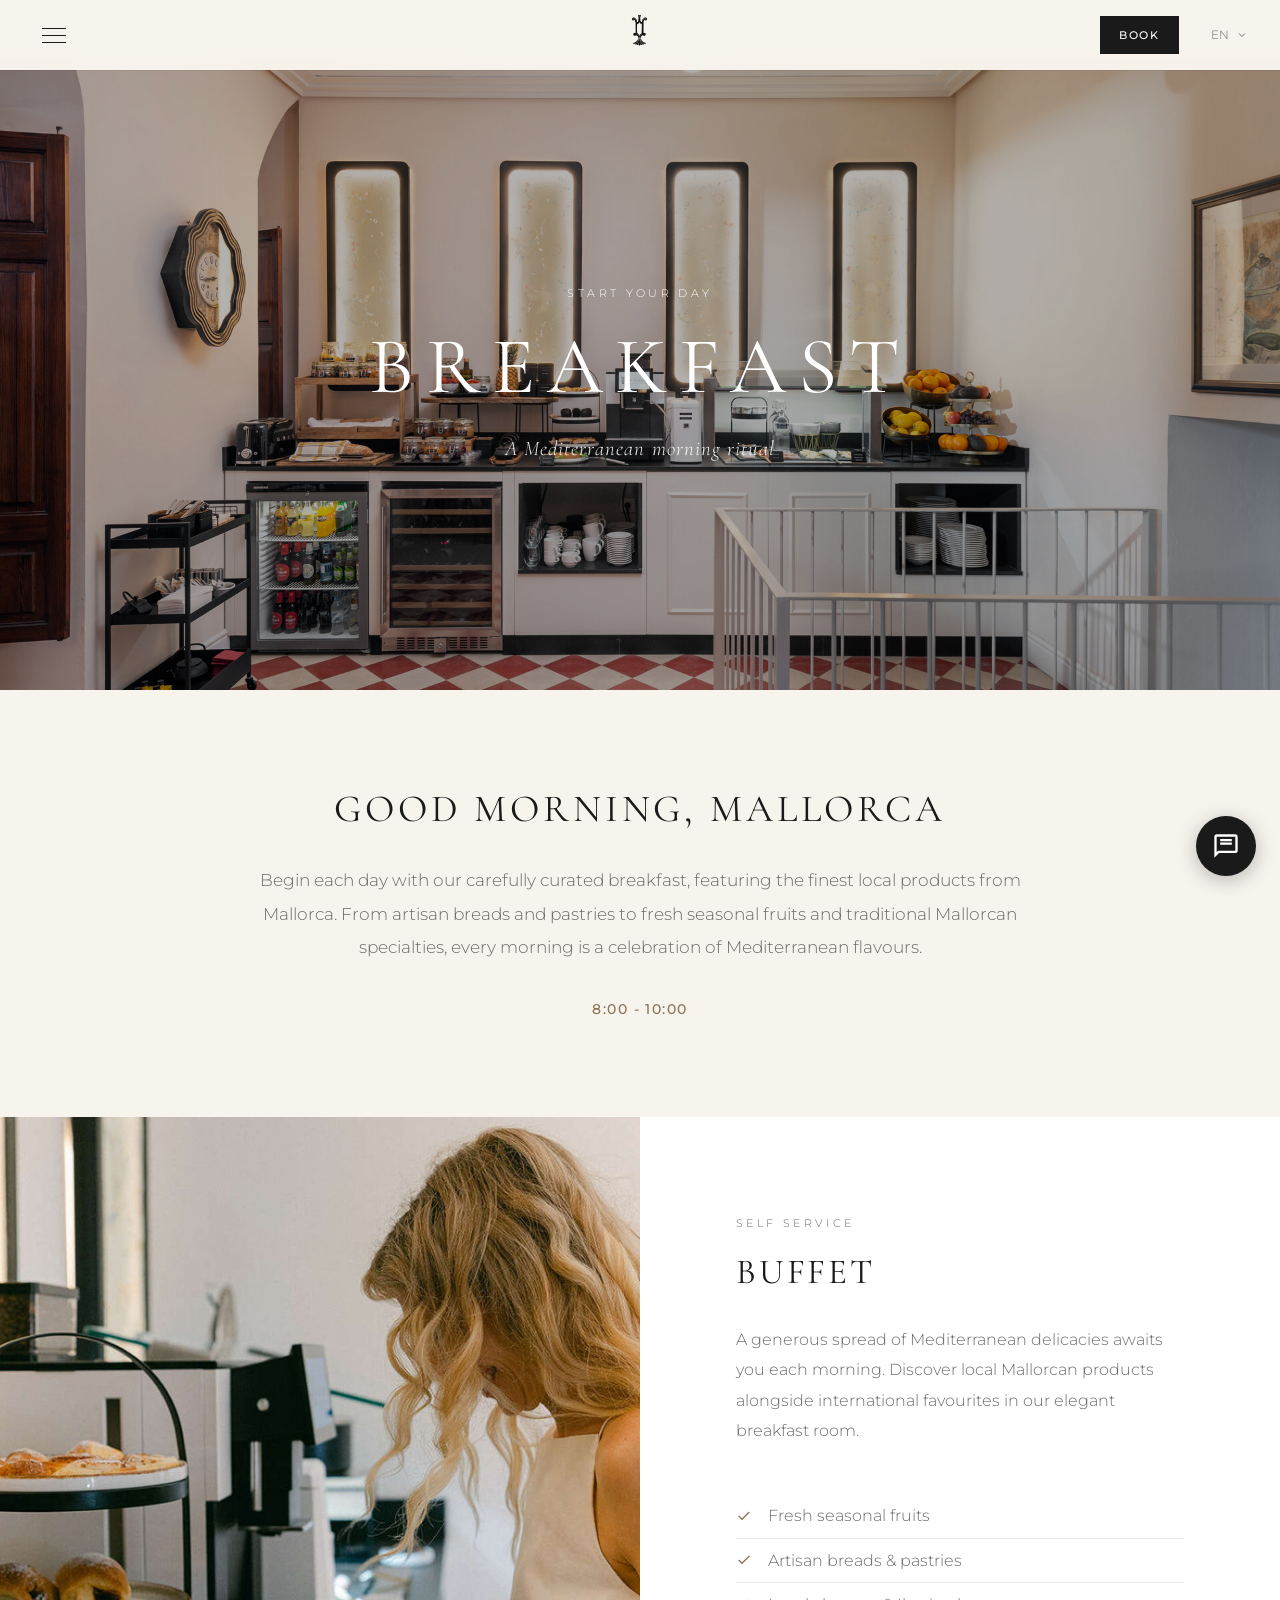
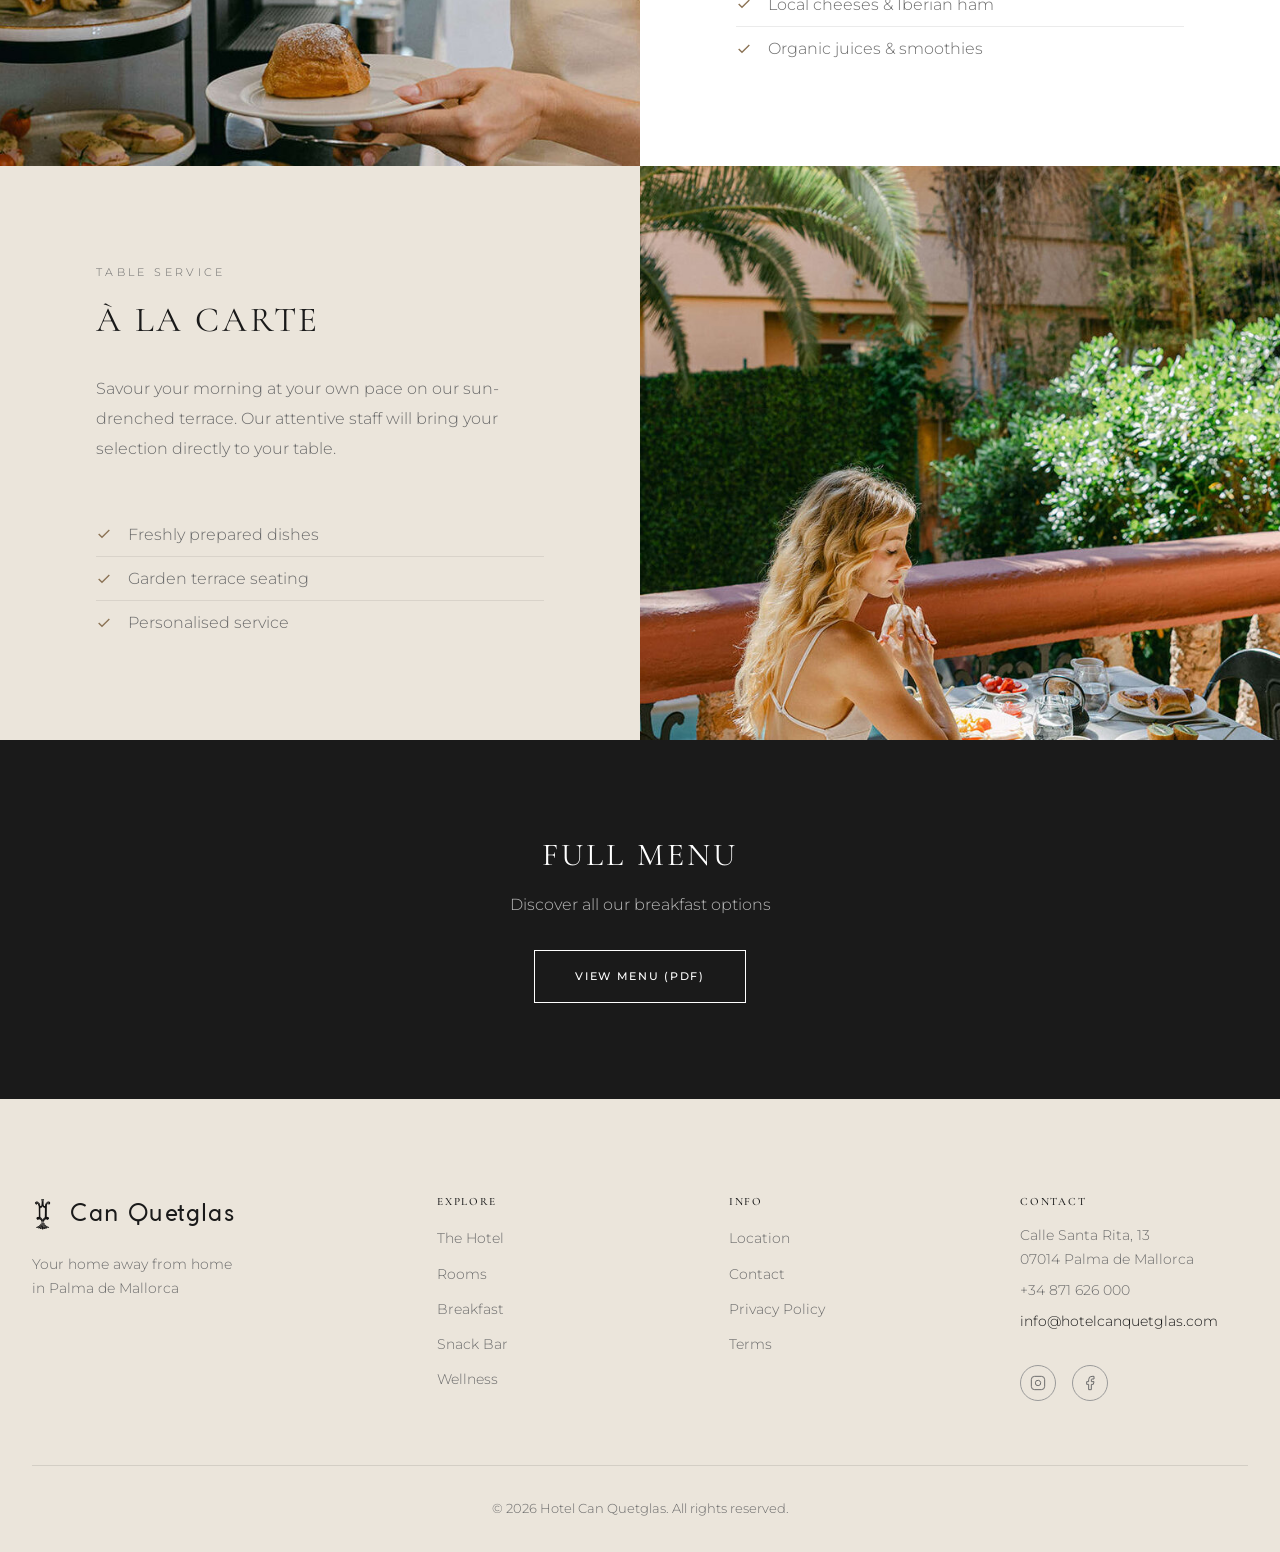
==== commit 79e6728c: "perf: add lazy loading to all images Added loading="lazy" attribute to ~90+ images across all pages:" ====
--- a/preview/breakfast.html
+++ b/preview/breakfast.html
@@ -5,6 +5,25 @@
     <meta name="viewport" content="width=device-width, initial-scale=1.0">
     <title>Breakfast - Hotel Can Quetglas</title>
     <meta name="description" content="Start your day with our Mediterranean breakfast buffet featuring local Mallorcan products and fresh à la carte options at Hotel Can Quetglas.">
+    <meta name="keywords" content="desayuno hotel palma, breakfast hotel mallorca, buffet mediterraneo, productos locales mallorca">
+    <meta name="author" content="Hotel Can Quetglas">
+    <meta name="robots" content="index, follow">
+    <link rel="canonical" href="https://hotelcanquetglas.com/breakfast.html">
+    <link rel="alternate" hreflang="en" href="https://hotelcanquetglas.com/breakfast.html">
+    <link rel="alternate" hreflang="es" href="https://hotelcanquetglas.com/breakfast.html?lang=es">
+    <link rel="alternate" hreflang="de" href="https://hotelcanquetglas.com/breakfast.html?lang=de">
+    <link rel="alternate" hreflang="sv" href="https://hotelcanquetglas.com/breakfast.html?lang=sv">
+    <link rel="alternate" hreflang="x-default" href="https://hotelcanquetglas.com/breakfast.html">
+    <meta property="og:type" content="website">
+    <meta property="og:url" content="https://hotelcanquetglas.com/breakfast.html">
+    <meta property="og:title" content="Breakfast - Hotel Can Quetglas">
+    <meta property="og:description" content="Mediterranean breakfast buffet with local Mallorcan products and fresh à la carte options.">
+    <meta property="og:image" content="https://hotelcanquetglas.com/images/breakfast/breakfast-hero.jpg">
+    <meta property="og:site_name" content="Hotel Can Quetglas">
+    <meta name="twitter:card" content="summary_large_image">
+    <meta name="twitter:title" content="Breakfast - Hotel Can Quetglas">
+    <meta name="twitter:description" content="Mediterranean breakfast buffet with local Mallorcan products.">
+    <meta name="twitter:image" content="https://hotelcanquetglas.com/images/breakfast/breakfast-hero.jpg">
 
     <link rel="icon" type="image/png" sizes="32x32" href="images/favicon-32.png">
     <link rel="icon" type="image/png" sizes="16x16" href="images/favicon-16.png">
@@ -13,6 +32,24 @@
     <link rel="preconnect" href="https://fonts.googleapis.com">
     <link rel="preconnect" href="https://fonts.gstatic.com" crossorigin>
     <link href="https://fonts.googleapis.com/css2?family=Cormorant+Garamond:ital,wght@0,300;0,400;0,500;0,600;1,400;1,500&family=Montserrat:wght@300;400;500;600&display=swap" rel="stylesheet">
+
+    <!-- Google Analytics 4 -->
+    <script async src="https://www.googletagmanager.com/gtag/js?id=G-7JRGW78ZBB"></script>
+    <script>
+        window.dataLayer = window.dataLayer || [];
+        function gtag(){dataLayer.push(arguments);}
+        gtag('js', new Date());
+        gtag('config', 'G-7JRGW78ZBB');
+    </script>
+    <!-- Microsoft Clarity -->
+    <script type="text/javascript">
+    (function(c,l,a,r,i,t,y){
+        c[a]=c[a]||function(){(c[a].q=c[a].q||[]).push(arguments)};
+        t=l.createElement(r);t.async=1;t.src="https://www.clarity.ms/tag/"+i;
+        y=l.getElementsByTagName(r)[0];y.parentNode.insertBefore(t,y);
+    })(window, document, "clarity", "script", "vep7ivb63y");
+    </script>
+
 
     <style>
         @font-face { font-family: 'CocoGothic'; src: url('fonts/CocoGothic.ttf') format('truetype'); font-weight: normal; font-style: normal; font-display: swap; }
@@ -30,6 +67,7 @@
         .header-inner { display: flex; align-items: center; justify-content: space-between; }
         .site-logo { position: absolute; left: 50%; transform: translateX(-50%); }
         .site-logo-img { height: 40px; width: auto; }
+        @media (max-width: 1000px) { .site-logo { position: static; transform: none; } }
         .menu-toggle { display: flex; flex-direction: column; gap: 6px; background: none; border: none; cursor: pointer; padding: 10px; z-index: 10; }
         .menu-toggle span { display: block; width: 24px; height: 1px; background-color: var(--color-black); transition: all 0.3s; }
         .header-cta .btn { padding: 0.6rem 1.2rem; background: var(--color-black); color: var(--color-white); }
@@ -371,7 +409,7 @@
 
 <!-- Hero -->
 <section class="hero">
-    <img src="images/breakfast/breakfast-hero.jpg" alt="Breakfast buffet at Can Quetglas">
+    <img loading="lazy" src="images/breakfast/breakfast-hero.jpg" alt="Breakfast buffet at Can Quetglas">
     <div class="hero-overlay"></div>
     <div class="hero-content">
         <p class="hero-subtitle" data-i18n="breakfast.hero.subtitle">Start Your Day</p>
@@ -393,7 +431,7 @@
 <section class="feature-section">
     <div class="feature-grid">
         <div class="feature-image">
-            <img src="images/breakfast/breakfast-buffet-new.jpg" alt="Guest selecting artisan pastries from the breakfast buffet">
+            <img src="images/breakfast/breakfast-buffet-new.jpg" alt="Guest selecting artisan pastries from the breakfast buffet" loading="lazy">
         </div>
         <div class="feature-content">
             <p class="feature-subtitle" data-i18n="breakfast.buffet.subtitle">Self Service</p>
@@ -413,7 +451,7 @@
 <section class="feature-section">
     <div class="feature-grid reverse">
         <div class="feature-image">
-            <img src="images/breakfast/breakfast-alacarte-new.jpg" alt="Mediterranean breakfast served on the garden terrace">
+            <img src="images/breakfast/breakfast-alacarte-new.jpg" alt="Mediterranean breakfast served on the garden terrace" loading="lazy">
         </div>
         <div class="feature-content alt">
             <p class="feature-subtitle" data-i18n="breakfast.alacarte.subtitle">Table Service</p>
@@ -471,7 +509,7 @@
                 <h4 class="footer-nav-title" data-i18n="nav.contact">Contact</h4>
                 <p>Calle Santa Rita, 13<br>07014 Palma de Mallorca</p>
                 <p>+34 871 626 000</p>
-                <p>info@hotelcanquetglas.com</p>
+                <p><a href="mailto:info@hotelcanquetglas.com">info@hotelcanquetglas.com</a></p>
                 <div class="footer-social">
                     <a href="https://www.instagram.com/hotelcanquetglas/" target="_blank" aria-label="Instagram">
                         <svg xmlns="http://www.w3.org/2000/svg" width="16" height="16" viewBox="0 0 24 24" fill="none" stroke="currentColor" stroke-width="1.5"><rect x="2" y="2" width="20" height="20" rx="5" ry="5"/><path d="M16 11.37A4 4 0 1 1 12.63 8 4 4 0 0 1 16 11.37z"/><line x1="17.5" y1="6.5" x2="17.51" y2="6.5"/></svg>
@@ -595,12 +633,30 @@
     langLink.addEventListener('click', function(e) { e.preventDefault(); setLanguage(this.dataset.lang); });
 });
 
-// Load saved language
-const savedLang = localStorage.getItem('canquetglas-lang');
-if (savedLang && translations[savedLang]) setLanguage(savedLang);
+// Auto-detect language preference
+function initLanguage() {
+    const savedLang = localStorage.getItem('canquetglas-lang');
+    if (savedLang && translations[savedLang]) {
+        setLanguage(savedLang);
+        return;
+    }
+    const browserLang = navigator.language || navigator.userLanguage;
+    const lang = browserLang.split('-')[0];
+    const supportedLangs = ['en', 'es', 'de', 'sv'];
+    if (supportedLangs.includes(lang)) {
+        setLanguage(lang);
+    } else {
+        setLanguage('en');
+    }
+}
+initLanguage();
 </script>
 
-<script src="js/chatbot.js"></script>
-<script src="js/booking-popup.js"></script>
+<script src="js/chatbot.js" defer></script>
+<script src="js/booking-popup.js" defer></script>
+    <!-- Google Analytics Custom Tracking -->
+    <script src="js/analytics-events.js" defer></script>
+    <script src="js/analytics-ecommerce.js" defer></script>
+
 </body>
 </html>
